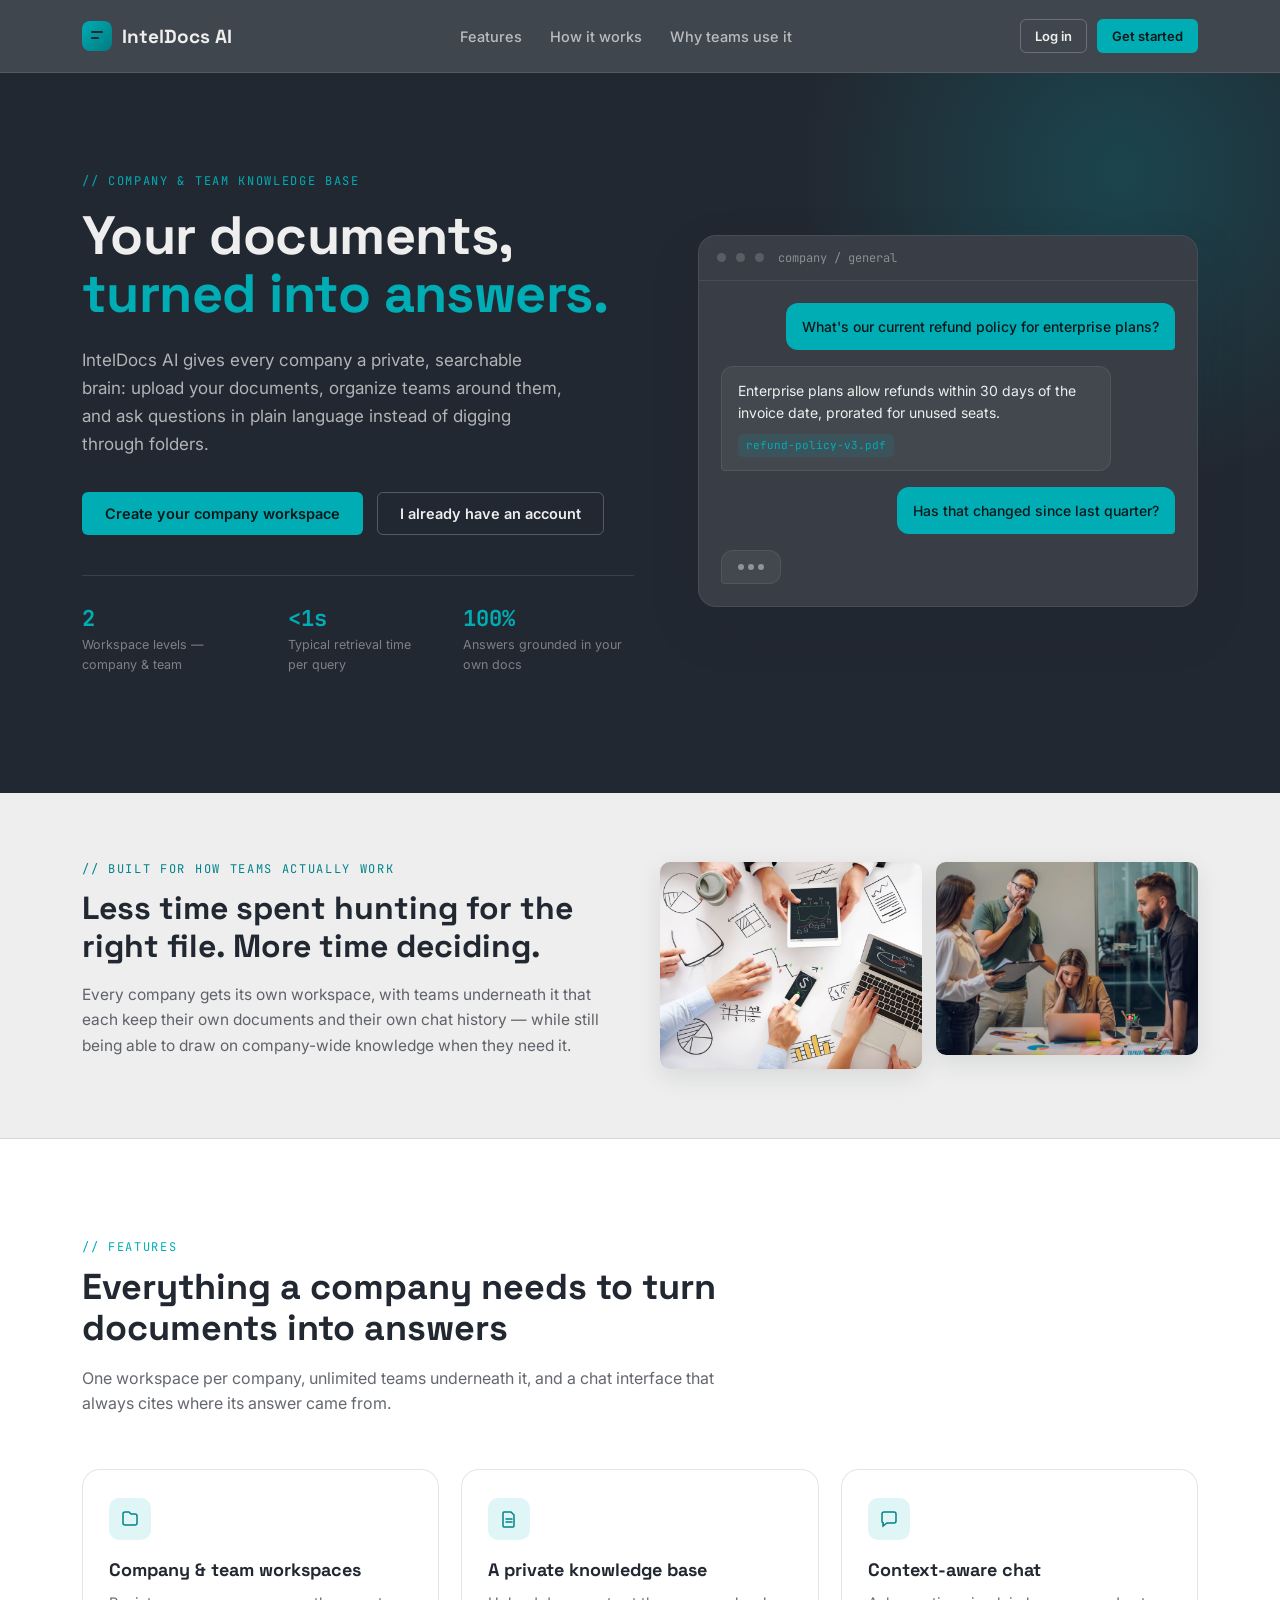
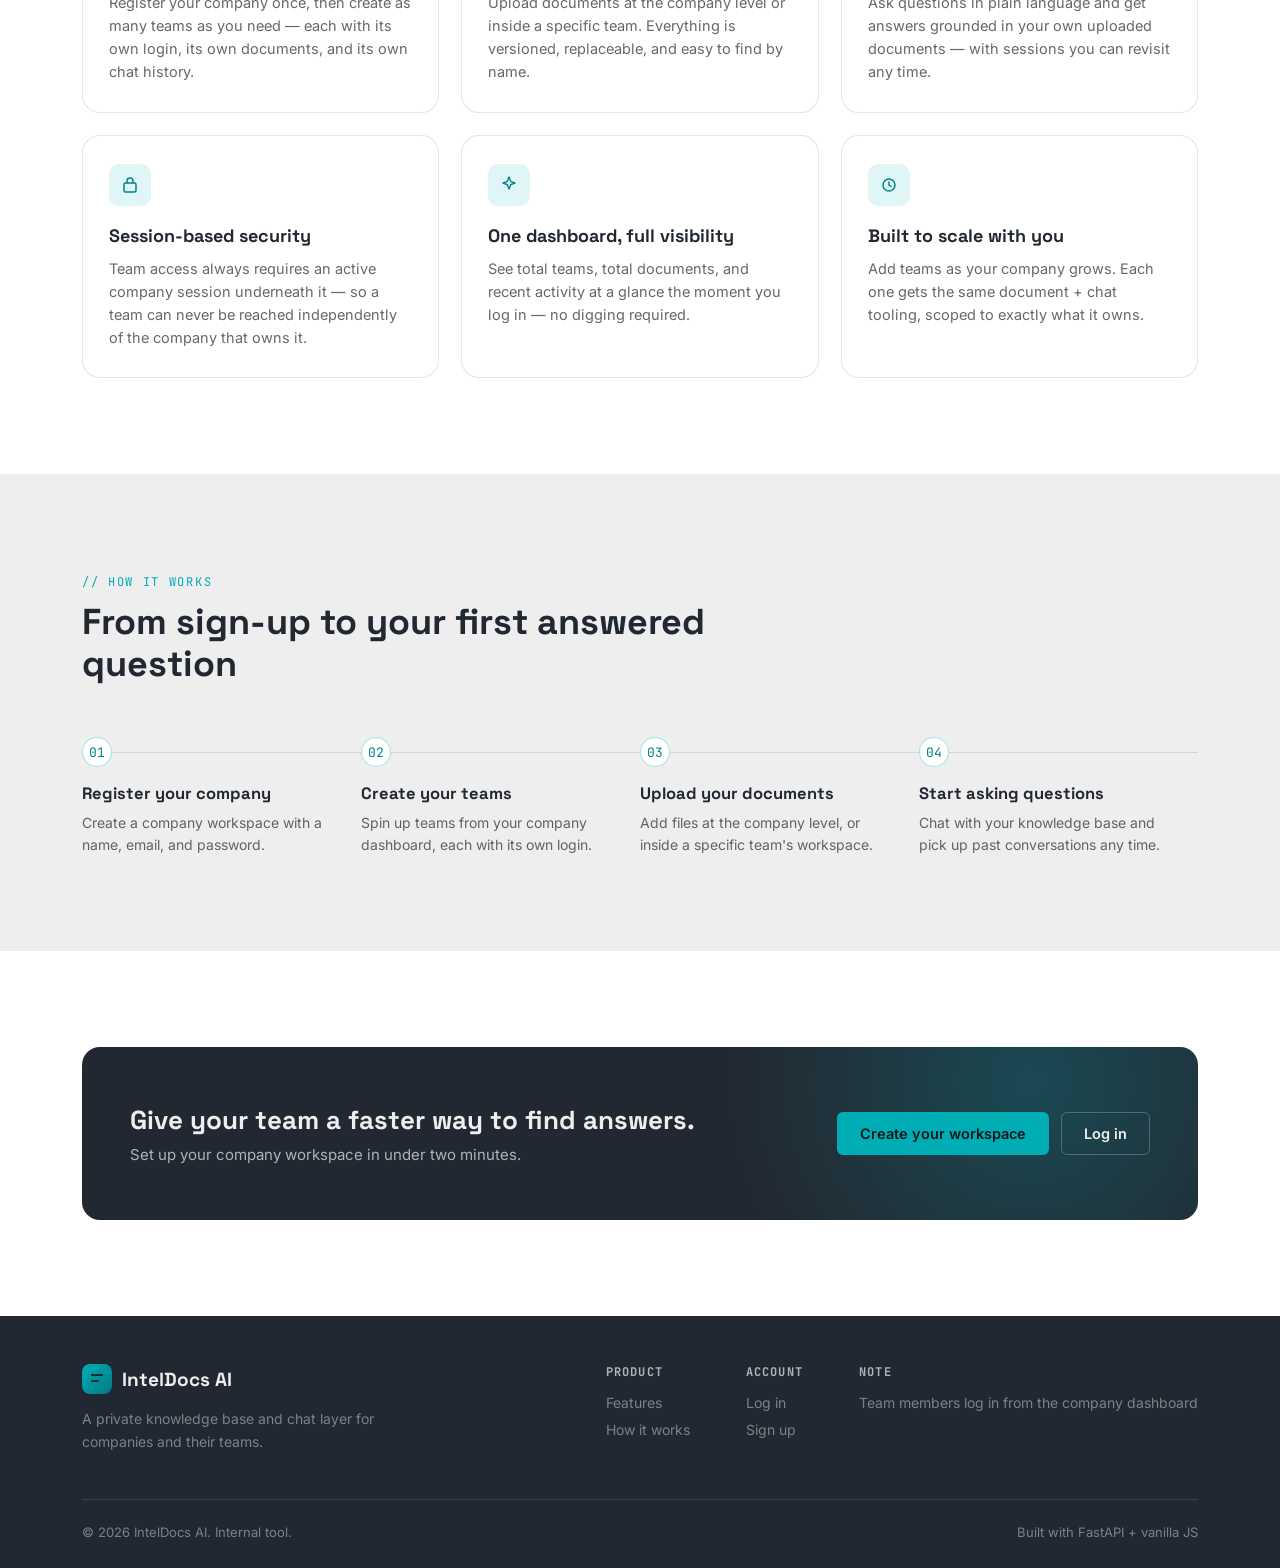
==== frontend/company-dashboard.html @ 86ef28ee "feat: add authentication and team dashboard functionality - Implemented auth.js for handling login a" ====
<!DOCTYPE html>
<html lang="en">
<head>
<meta charset="UTF-8" />
<meta name="viewport" content="width=device-width, initial-scale=1.0" />
<title>Company Dashboard — IntelDocs AI</title>
<link rel="stylesheet" href="css/style.css" />
</head>
<body>

<div class="app-shell">
  <!-- ============ SIDEBAR ============ -->
  <aside class="sidebar" id="sidebar">
    <a href="index.html" class="brand"><span class="brand-mark"></span> IntelDocs AI</a>

    <div class="sidebar-nav">
      <span class="sidebar-section-label">Workspace</span>
      <button class="sidebar-link active" data-view="overview">
        <svg width="17" height="17" viewBox="0 0 20 20" fill="none"><rect x="3" y="3" width="6" height="6" rx="1" stroke="currentColor" stroke-width="1.4"/><rect x="11" y="3" width="6" height="6" rx="1" stroke="currentColor" stroke-width="1.4"/><rect x="3" y="11" width="6" height="6" rx="1" stroke="currentColor" stroke-width="1.4"/><rect x="11" y="11" width="6" height="6" rx="1" stroke="currentColor" stroke-width="1.4"/></svg>
        Overview
      </button>
      <button class="sidebar-link" data-view="teams">
        <svg width="17" height="17" viewBox="0 0 20 20" fill="none"><circle cx="7" cy="7" r="2.6" stroke="currentColor" stroke-width="1.4"/><circle cx="14" cy="8" r="2.1" stroke="currentColor" stroke-width="1.4"/><path d="M2.5 16c.5-2.8 2.3-4.3 4.5-4.3s4 1.5 4.5 4.3M11.5 16c.4-2.2 1.7-3.4 3.3-3.4s2.9 1.2 3.3 3.4" stroke="currentColor" stroke-width="1.4" stroke-linecap="round"/></svg>
        Teams
      </button>
      <button class="sidebar-link" data-view="documents">
        <svg width="17" height="17" viewBox="0 0 20 20" fill="none"><path d="M5 3h7l3 3v11a1 1 0 01-1 1H5a1 1 0 01-1-1V4a1 1 0 011-1z" stroke="currentColor" stroke-width="1.4"/><path d="M7 10h6M7 13h6" stroke="currentColor" stroke-width="1.4" stroke-linecap="round"/></svg>
        Documents
      </button>
      <button class="sidebar-link" data-view="chat">
        <svg width="17" height="17" viewBox="0 0 20 20" fill="none"><path d="M3 5a2 2 0 012-2h10a2 2 0 012 2v7a2 2 0 01-2 2H8l-4 3v-3H5a2 2 0 01-2-2V5z" stroke="currentColor" stroke-width="1.4"/></svg>
        Chat
      </button>
    </div>

    <div class="sidebar-foot">
      <div class="sidebar-identity">
        <div class="identity-avatar" id="companyInitial">C</div>
        <div class="identity-info">
          <strong id="companyNameLabel">Company</strong>
          <span>Company workspace</span>
        </div>
      </div>
      <button class="btn btn-ghost-invert btn-sm btn-block" id="logoutBtn">Log out</button>
    </div>
  </aside>

  <!-- ============ MAIN ============ -->
  <main class="main">

    <!-- ---------------- OVERVIEW ---------------- -->
    <section class="view active" id="view-overview">
      <div class="main-head">
        <div>
          <h1>Overview</h1>
          <p>Everything about your company workspace, at a glance.</p>
        </div>
      </div>

      <div class="stat-grid">
        <div class="stat-card">
          <div class="stat-label">Total teams</div>
          <div class="stat-value accent" id="statTeams">—</div>
        </div>
        <div class="stat-card">
          <div class="stat-label">Total documents</div>
          <div class="stat-value" id="statDocs">—</div>
        </div>
        <div class="stat-card">
          <div class="stat-label">Company name</div>
          <div class="stat-value" id="statCompanyName" style="font-size:19px;">—</div>
        </div>
        <div class="stat-card">
          <div class="stat-label">Workspace</div>
          <div class="stat-value" style="font-size:19px;">Company</div>
        </div>
      </div>

      <div class="panel">
        <div class="panel-head">
          <div>
            <h3>Teams</h3>
            <p class="hint">A quick look at the teams under your company.</p>
          </div>
          <button class="btn btn-ghost btn-sm" data-view="teams">Manage teams →</button>
        </div>
        <div id="overviewTeamsTable"><div class="empty-state"><p>Loading…</p></div></div>
      </div>
    </section>

    <!-- ---------------- TEAMS ---------------- -->
    <section class="view" id="view-teams">
      <div class="main-head">
        <div>
          <h1>Teams</h1>
          <p>Create teams and hand out their own login to work in a scoped workspace.</p>
        </div>
        <button class="btn btn-primary" id="openCreateTeam">+ Create team</button>
      </div>

      <div class="panel">
        <div class="panel-head">
          <h3>All teams</h3>
        </div>
        <div id="teamsTable"><div class="empty-state"><p>Loading…</p></div></div>
      </div>
    </section>

    <!-- ---------------- DOCUMENTS ---------------- -->
    <section class="view" id="view-documents">
      <div class="main-head">
        <div>
          <h1>Documents</h1>
          <p>Company-wide documents, available to every team's chat.</p>
        </div>
      </div>

      <div class="panel">
        <div class="panel-head">
          <h3>Upload a document</h3>
          <p class="hint">Uploaded here, it becomes part of the company-wide knowledge base.</p>
        </div>
        <label class="upload-drop" id="uploadDrop">
          <svg width="26" height="26" viewBox="0 0 24 24" fill="none"><path d="M12 16V5M7 9l5-5 5 5M5 19h14" stroke="currentColor" stroke-width="1.5" stroke-linecap="round" stroke-linejoin="round"/></svg>
          <p>Click to choose a file, or drag it here</p>
          <span id="uploadFileName">PDF, DOCX, TXT — one at a time</span>
          <input type="file" id="companyFileInput" />
        </label>
      </div>

      <div class="panel">
        <div class="panel-head">
          <h3>All company documents</h3>
          <button class="btn btn-ghost btn-sm" id="refreshCompanyDocs">Refresh</button>
        </div>
        <div id="companyDocsTable"><div class="empty-state"><p>Loading…</p></div></div>
      </div>
    </section>

    <!-- ---------------- CHAT ---------------- -->
    <section class="view" id="view-chat">
      <div class="main-head">
        <div>
          <h1>Company chat</h1>
          <p>Ask questions across all company-wide documents.</p>
        </div>
        <button class="btn btn-ghost btn-sm" id="newChatBtn">+ New session</button>
      </div>

      <div class="chat-layout">
        <div class="chat-sessions" id="sessionsList">
          <div class="empty-state"><p>No sessions yet</p></div>
        </div>
        <div class="chat-window">
          <div class="chat-messages" id="chatMessages">
            <div class="empty-state">
              <svg width="34" height="34" viewBox="0 0 20 20" fill="none"><path d="M3 5a2 2 0 012-2h10a2 2 0 012 2v7a2 2 0 01-2 2H8l-4 3v-3H5a2 2 0 01-2-2V5z" stroke="currentColor" stroke-width="1.3"/></svg>
              <p>Start a conversation</p>
              <span>Ask anything about your company's documents.</span>
            </div>
          </div>
          <div class="chat-input-row">
            <input type="text" id="chatInput" placeholder="Ask about your company's documents…" />
            <button class="btn btn-primary" id="chatSendBtn">Send</button>
          </div>
        </div>
      </div>
    </section>

  </main>
</div>

<!-- ============ CREATE / EDIT TEAM MODAL ============ -->
<div class="modal-overlay" id="teamModalOverlay">
  <div class="modal">
    <button class="modal-close" id="teamModalClose">
      <svg width="16" height="16" viewBox="0 0 16 16" fill="none"><path d="M2 2l12 12M14 2L2 14" stroke="currentColor" stroke-width="1.6" stroke-linecap="round"/></svg>
    </button>
    <h2 id="teamModalTitle">Create a team</h2>
    <p class="modal-sub">Teams get their own name, password, and scoped workspace.</p>
    <div class="form-msg" id="teamModalMsg"></div>
    <form id="teamForm">
      <input type="hidden" id="teamOriginalName" />
      <div class="field">
        <label for="teamName">Team name</label>
        <input type="text" id="teamName" required />
      </div>
      <div class="field">
        <label for="teamDescription">Description</label>
        <textarea id="teamDescription" placeholder="What this team works on"></textarea>
      </div>
      <div class="field">
        <label for="teamPassword">Team password</label>
        <input type="password" id="teamPassword" placeholder="Leave blank to keep unchanged (edit only)" />
      </div>
      <button type="submit" class="btn btn-primary btn-block" id="teamFormSubmit">Create team</button>
    </form>
  </div>
</div>

<!-- ============ TEAM LOGIN MODAL (per-team access) ============ -->
<div class="modal-overlay" id="teamLoginOverlay">
  <div class="modal">
    <button class="modal-close" id="teamLoginClose">
      <svg width="16" height="16" viewBox="0 0 16 16" fill="none"><path d="M2 2l12 12M14 2L2 14" stroke="currentColor" stroke-width="1.6" stroke-linecap="round"/></svg>
    </button>
    <h2>Log in to <span id="teamLoginName">team</span></h2>
    <p class="modal-sub">This opens that team's own workspace, without ending your company session.</p>
    <div class="form-msg" id="teamLoginMsg"></div>
    <form id="teamLoginForm">
      <div class="field">
        <label for="teamLoginPassword">Team password</label>
        <input type="password" id="teamLoginPassword" required />
      </div>
      <button type="submit" class="btn btn-primary btn-block" id="teamLoginSubmit">Enter team workspace</button>
    </form>
  </div>
</div>

<script src="js/config.js"></script>
<script src="js/api.js"></script>
<script src="js/company-dashboard.js"></script>
</body>
</html>
---- frontend/css/style.css ----
/* =========================================================
   IntelDocs AI — Design System
   Palette: #222831 (ink) · #393E46 (slate) · #00ADB5 (signal) · #EEEEEE (paper)
   ========================================================= */

@import url('https://fonts.googleapis.com/css2?family=Space+Grotesk:wght@400;500;600;700&family=Inter:wght@400;500;600&family=JetBrains+Mono:wght@400;500&display=swap');

:root {
  --ink: #222831;
  --slate: #393E46;
  --signal: #00ADB5;
  --signal-dim: #00838a;
  --paper: #EEEEEE;
  --paper-100: #ffffff;
  --ink-70: rgba(34, 40, 49, 0.7);
  --ink-45: rgba(34, 40, 49, 0.45);
  --paper-70: rgba(238, 238, 238, 0.7);
  --paper-45: rgba(238, 238, 238, 0.45);
  --line: rgba(238, 238, 238, 0.12);
  --line-dark: rgba(34, 40, 49, 0.12);

  --font-display: 'Space Grotesk', sans-serif;
  --font-body: 'Inter', sans-serif;
  --font-mono: 'JetBrains Mono', monospace;

  --radius-sm: 6px;
  --radius-md: 10px;
  --radius-lg: 18px;

  --shadow-1: 0 1px 2px rgba(34,40,49,0.06), 0 1px 1px rgba(34,40,49,0.04);
  --shadow-2: 0 8px 24px rgba(34,40,49,0.10);
  --shadow-3: 0 20px 48px rgba(34,40,49,0.18);

  --ease: cubic-bezier(.16,.8,.24,1);
}

* { box-sizing: border-box; }
html { scroll-behavior: smooth; }

body {
  margin: 0;
  font-family: var(--font-body);
  background: var(--paper);
  color: var(--ink);
  -webkit-font-smoothing: antialiased;
}

img { max-width: 100%; display: block; }
a { color: inherit; text-decoration: none; }
button { font-family: inherit; cursor: pointer; }
ul { list-style: none; margin: 0; padding: 0; }

@media (prefers-reduced-motion: reduce) {
  *, *::before, *::after { animation-duration: 0.001ms !important; transition-duration: 0.001ms !important; scroll-behavior: auto !important; }
}

:focus-visible {
  outline: 2px solid var(--signal);
  outline-offset: 2px;
}

.container {
  width: 100%;
  max-width: 1180px;
  margin: 0 auto;
  padding: 0 32px;
}

.eyebrow {
  font-family: var(--font-mono);
  font-size: 12px;
  letter-spacing: 0.14em;
  text-transform: uppercase;
  color: var(--signal);
}

/* =========================== Buttons =========================== */

.btn {
  display: inline-flex;
  align-items: center;
  justify-content: center;
  gap: 8px;
  border: 1px solid transparent;
  border-radius: var(--radius-sm);
  padding: 12px 22px;
  font-weight: 600;
  font-size: 14.5px;
  transition: transform .18s var(--ease), box-shadow .18s var(--ease), background .18s var(--ease), border-color .18s var(--ease), color .18s var(--ease);
  white-space: nowrap;
}
.btn:active { transform: translateY(1px); }

.btn-primary {
  background: var(--signal);
  color: #08181a;
}
.btn-primary:hover { background: #12c2cb; box-shadow: 0 8px 20px rgba(0,173,181,0.35); }

.btn-ghost {
  background: transparent;
  color: var(--ink);
  border-color: var(--line-dark);
}
.btn-ghost:hover { border-color: var(--signal); color: var(--signal-dim); }

.btn-ghost-invert {
  background: transparent;
  color: var(--paper);
  border-color: rgba(238,238,238,0.25);
}
.btn-ghost-invert:hover { border-color: var(--signal); color: var(--signal); }

.btn-block { width: 100%; }
.btn-sm { padding: 8px 14px; font-size: 13px; }
.btn-danger { background: transparent; color: #e2685f; border-color: rgba(226,104,95,0.35); }
.btn-danger:hover { background: rgba(226,104,95,0.1); }

.btn[disabled] { opacity: 0.55; cursor: not-allowed; }

/* =========================== Nav =========================== */

.nav {
  position: sticky;
  top: 0;
  z-index: 100;
  background: rgba(34,40,49,0.85);
  backdrop-filter: blur(10px);
  border-bottom: 1px solid var(--line);
}
.nav-inner {
  display: flex;
  align-items: center;
  justify-content: space-between;
  height: 72px;
}
.brand {
  display: flex;
  align-items: center;
  gap: 10px;
  font-family: var(--font-display);
  font-weight: 700;
  font-size: 19px;
  color: var(--paper);
}
.brand-mark {
  width: 30px; height: 30px;
  border-radius: 8px;
  background: linear-gradient(135deg, var(--signal), #007b81);
  position: relative;
  flex-shrink: 0;
}
.brand-mark::before, .brand-mark::after {
  content: "";
  position: absolute;
  background: var(--ink);
}
.brand-mark::before { width: 12px; height: 2px; top: 10px; left: 9px; border-radius: 2px; }
.brand-mark::after { width: 8px; height: 2px; top: 16px; left: 9px; border-radius: 2px; }

.nav-links {
  display: flex;
  align-items: center;
  gap: 28px;
}
.nav-links a {
  color: var(--paper-70);
  font-size: 14.5px;
  font-weight: 500;
  transition: color .15s var(--ease);
}
.nav-links a:hover { color: var(--paper); }

.nav-actions { display: flex; align-items: center; gap: 10px; }

.nav-toggle {
  display: none;
  background: none; border: none; color: var(--paper);
  width: 40px; height: 40px;
  align-items: center; justify-content: center;
}

/* =========================== Hero =========================== */

.hero {
  background: var(--ink);
  color: var(--paper);
  padding: 96px 0 120px;
  position: relative;
  overflow: hidden;
}
.hero::before {
  content: "";
  position: absolute;
  width: 640px; height: 640px;
  border-radius: 50%;
  background: radial-gradient(circle, rgba(0,173,181,0.22), transparent 70%);
  top: -220px; right: -160px;
  pointer-events: none;
}
.hero-grid {
  display: grid;
  grid-template-columns: 1.05fr 0.95fr;
  gap: 64px;
  align-items: center;
  position: relative;
  z-index: 1;
}
.hero-copy .eyebrow { margin-bottom: 18px; display: inline-block; }
.hero-copy h1 {
  font-family: var(--font-display);
  font-size: clamp(34px, 4.4vw, 54px);
  line-height: 1.08;
  letter-spacing: -0.01em;
  margin: 0 0 22px;
}
.hero-copy h1 .accent { color: var(--signal); }
.hero-copy p {
  font-size: 17px;
  line-height: 1.65;
  color: var(--paper-70);
  max-width: 480px;
  margin: 0 0 34px;
}
.hero-actions { display: flex; gap: 14px; flex-wrap: wrap; margin-bottom: 40px; }

.hero-meta {
  display: flex;
  gap: 32px;
  padding-top: 28px;
  border-top: 1px solid var(--line);
}
.hero-meta div strong {
  display: block;
  font-family: var(--font-mono);
  font-size: 22px;
  color: var(--signal);
}
.hero-meta div span {
  font-size: 12.5px;
  color: var(--paper-45);
}

/* --- signature element: simulated chat panel --- */
.chat-mock {
  background: var(--slate);
  border: 1px solid rgba(238,238,238,0.08);
  border-radius: var(--radius-lg);
  box-shadow: var(--shadow-3);
  overflow: hidden;
  animation: floatIn 0.9s var(--ease) both;
}
@keyframes floatIn {
  from { opacity: 0; transform: translateY(18px); }
  to { opacity: 1; transform: translateY(0); }
}
.chat-mock-head {
  display: flex; align-items: center; gap: 10px;
  padding: 14px 18px;
  border-bottom: 1px solid rgba(238,238,238,0.08);
}
.chat-mock-dot { width: 9px; height: 9px; border-radius: 50%; background: rgba(238,238,238,0.18); }
.chat-mock-title { font-family: var(--font-mono); font-size: 12px; color: var(--paper-45); margin-left: 4px; }
.chat-mock-body { padding: 22px; display: flex; flex-direction: column; gap: 16px; }

.bubble {
  max-width: 86%;
  padding: 13px 16px;
  border-radius: 12px;
  font-size: 14px;
  line-height: 1.55;
}
.bubble-user {
  align-self: flex-end;
  background: var(--signal);
  color: #08181a;
  border-bottom-right-radius: 4px;
  font-weight: 500;
}
.bubble-ai {
  align-self: flex-start;
  background: rgba(238,238,238,0.06);
  color: var(--paper);
  border: 1px solid rgba(238,238,238,0.08);
  border-bottom-left-radius: 4px;
}
.bubble-ai .cite {
  display: inline-block;
  margin-top: 10px;
  font-family: var(--font-mono);
  font-size: 11px;
  color: var(--signal);
  background: rgba(0,173,181,0.12);
  padding: 3px 8px;
  border-radius: 5px;
}
.chat-mock-typing {
  display: flex; gap: 4px; align-self: flex-start;
  padding: 13px 16px;
  background: rgba(238,238,238,0.06);
  border: 1px solid rgba(238,238,238,0.08);
  border-radius: 12px; border-bottom-left-radius: 4px;
}
.chat-mock-typing span {
  width: 6px; height: 6px; border-radius: 50%; background: var(--paper-45);
  animation: blink 1.2s infinite ease-in-out;
}
.chat-mock-typing span:nth-child(2) { animation-delay: 0.15s; }
.chat-mock-typing span:nth-child(3) { animation-delay: 0.3s; }
@keyframes blink { 0%, 80%, 100% { opacity: 0.25; } 40% { opacity: 1; } }

/* =========================== Proof strip =========================== */

.proof {
  background: var(--paper);
  padding: 64px 0;
  border-bottom: 1px solid var(--line-dark);
}
.proof-grid {
  display: grid;
  grid-template-columns: 1fr 1fr;
  gap: 40px;
  align-items: center;
}
.proof-images { display: grid; grid-template-columns: 1fr 1fr; gap: 14px; }
.proof-images img {
  border-radius: var(--radius-md);
  height: 100%;
  object-fit: cover;
  box-shadow: var(--shadow-2);
}
.proof-images .tall { grid-row: span 2; height: 100%; }
.proof-text .eyebrow { color: var(--signal-dim); }
.proof-text h2 {
  font-family: var(--font-display);
  font-size: clamp(24px, 3vw, 32px);
  margin: 12px 0 16px;
  line-height: 1.2;
}
.proof-text p { color: var(--ink-70); line-height: 1.65; font-size: 15.5px; }

/* =========================== Sections =========================== */

.section { padding: 96px 0; }
.section-head { max-width: 640px; margin: 0 0 52px; }
.section-head h2 {
  font-family: var(--font-display);
  font-size: clamp(26px, 3.4vw, 36px);
  margin: 12px 0 14px;
  line-height: 1.15;
}
.section-head p { color: var(--ink-70); font-size: 16px; line-height: 1.6; }
.section-alt { background: var(--paper-100); }

.feature-grid {
  display: grid;
  grid-template-columns: repeat(3, 1fr);
  gap: 22px;
}
.feature-card {
  background: var(--paper-100);
  border: 1px solid var(--line-dark);
  border-radius: var(--radius-lg);
  padding: 28px 26px;
  transition: transform .2s var(--ease), box-shadow .2s var(--ease), border-color .2s var(--ease);
}
.feature-card:hover { transform: translateY(-4px); box-shadow: var(--shadow-2); border-color: rgba(0,173,181,0.35); }
.feature-icon {
  width: 42px; height: 42px;
  border-radius: 10px;
  background: rgba(0,173,181,0.12);
  display: flex; align-items: center; justify-content: center;
  color: var(--signal-dim);
  margin-bottom: 18px;
}
.feature-card h3 { font-family: var(--font-display); font-size: 18px; margin: 0 0 10px; }
.feature-card p { font-size: 14.5px; color: var(--ink-70); line-height: 1.6; margin: 0; }

.steps {
  display: grid;
  grid-template-columns: repeat(4, 1fr);
  gap: 0;
  position: relative;
}
.step {
  padding: 0 22px 0 0;
  position: relative;
}
.step-num {
  font-family: var(--font-mono);
  font-size: 13px;
  color: var(--signal-dim);
  border: 1px solid rgba(0,173,181,0.35);
  width: 30px; height: 30px;
  border-radius: 50%;
  display: flex; align-items: center; justify-content: center;
  margin-bottom: 16px;
  background: var(--paper-100);
  position: relative; z-index: 1;
}
.steps::before {
  content: "";
  position: absolute;
  top: 15px; left: 0; right: 0;
  height: 1px;
  background: var(--line-dark);
}
.step h4 { font-family: var(--font-display); font-size: 16.5px; margin: 0 0 8px; }
.step p { font-size: 14px; color: var(--ink-70); line-height: 1.55; margin: 0; }

.cta-band {
  background: var(--ink);
  color: var(--paper);
  border-radius: var(--radius-lg);
  padding: 56px 48px;
  display: flex;
  align-items: center;
  justify-content: space-between;
  gap: 32px;
  position: relative;
  overflow: hidden;
}
.cta-band::after {
  content: "";
  position: absolute; inset: 0;
  background: radial-gradient(500px circle at 85% 20%, rgba(0,173,181,0.25), transparent 60%);
}
.cta-band-text { position: relative; z-index: 1; }
.cta-band h2 { font-family: var(--font-display); font-size: 26px; margin: 0 0 8px; }
.cta-band p { color: var(--paper-70); margin: 0; font-size: 15px; }
.cta-band-actions { position: relative; z-index: 1; display: flex; gap: 12px; flex-shrink: 0; }

/* =========================== Footer =========================== */

.footer {
  background: var(--ink);
  color: var(--paper-45);
  padding: 48px 0 28px;
}
.footer-top {
  display: flex; justify-content: space-between; align-items: flex-start;
  padding-bottom: 32px; margin-bottom: 24px;
  border-bottom: 1px solid var(--line);
  flex-wrap: wrap; gap: 24px;
}
.footer .brand { margin-bottom: 10px; }
.footer-top p { max-width: 320px; font-size: 14px; line-height: 1.6; }
.footer-links { display: flex; gap: 56px; }
.footer-col h5 {
  font-family: var(--font-mono); font-size: 12px; text-transform: uppercase;
  letter-spacing: 0.1em; color: var(--paper-70); margin: 0 0 14px;
}
.footer-col a { display: block; font-size: 14px; margin-bottom: 10px; color: var(--paper-45); transition: color .15s; }
.footer-col a:hover { color: var(--signal); }
.footer-bottom { display: flex; justify-content: space-between; font-size: 13px; }

/* =========================== Modals / Auth =========================== */

.modal-overlay {
  position: fixed; inset: 0;
  background: rgba(34,40,49,0.6);
  backdrop-filter: blur(4px);
  display: flex; align-items: center; justify-content: center;
  z-index: 1000;
  padding: 20px;
  opacity: 0;
  pointer-events: none;
  transition: opacity .2s var(--ease);
}
.modal-overlay.active { opacity: 1; pointer-events: auto; }

.modal {
  background: var(--paper-100);
  border-radius: var(--radius-lg);
  width: 100%; max-width: 420px;
  padding: 36px 32px 32px;
  box-shadow: var(--shadow-3);
  position: relative;
  transform: translateY(14px) scale(0.98);
  transition: transform .22s var(--ease);
  max-height: 90vh;
  overflow-y: auto;
}
.modal-overlay.active .modal { transform: translateY(0) scale(1); }

.modal-close {
  position: absolute; top: 18px; right: 18px;
  background: none; border: none;
  color: var(--ink-45);
  width: 30px; height: 30px;
  display: flex; align-items: center; justify-content: center;
  border-radius: 50%;
  transition: background .15s;
}
.modal-close:hover { background: var(--paper); color: var(--ink); }

.modal h2 {
  font-family: var(--font-display);
  font-size: 22px; margin: 0 0 6px;
}
.modal .modal-sub { color: var(--ink-70); font-size: 14px; margin: 0 0 24px; }

.tab-switch {
  display: flex; background: var(--paper); border-radius: var(--radius-sm);
  padding: 4px; margin-bottom: 22px;
}
.tab-switch button {
  flex: 1; border: none; background: none; padding: 9px 0;
  font-size: 13.5px; font-weight: 600; color: var(--ink-70);
  border-radius: 5px; transition: all .15s var(--ease);
}
.tab-switch button.active { background: var(--paper-100); color: var(--ink); box-shadow: var(--shadow-1); }

.field { margin-bottom: 16px; }
.field label {
  display: block; font-size: 13px; font-weight: 600;
  margin-bottom: 7px; color: var(--slate);
}
.field input, .field textarea {
  width: 100%;
  padding: 11px 13px;
  border: 1px solid var(--line-dark);
  border-radius: var(--radius-sm);
  font-size: 14.5px;
  font-family: inherit;
  background: var(--paper-100);
  color: var(--ink);
  transition: border-color .15s var(--ease), box-shadow .15s var(--ease);
}
.field input:focus, .field textarea:focus {
  outline: none;
  border-color: var(--signal);
  box-shadow: 0 0 0 3px rgba(0,173,181,0.15);
}
.field textarea { resize: vertical; min-height: 70px; }

.form-msg {
  font-size: 13px;
  padding: 10px 12px;
  border-radius: var(--radius-sm);
  margin-bottom: 16px;
  display: none;
}
.form-msg.error { display: block; background: rgba(226,104,95,0.1); color: #c8392f; }
.form-msg.success { display: block; background: rgba(0,173,181,0.1); color: var(--signal-dim); }

.form-foot { text-align: center; font-size: 13.5px; color: var(--ink-70); margin-top: 6px; }
.form-foot button { background: none; border: none; color: var(--signal-dim); font-weight: 600; padding: 0; }

/* =========================== App shell (dashboards) =========================== */

.app-shell { min-height: 100vh; display: flex; background: var(--paper); }

.sidebar {
  width: 264px;
  flex-shrink: 0;
  background: var(--ink);
  color: var(--paper);
  display: flex; flex-direction: column;
  padding: 22px 16px;
  position: sticky; top: 0; height: 100vh;
}
.sidebar .brand { padding: 8px 10px 26px; }
.sidebar-section-label {
  font-family: var(--font-mono); font-size: 11px; letter-spacing: .1em;
  text-transform: uppercase; color: var(--paper-45);
  padding: 14px 12px 8px;
}
.sidebar-nav { display: flex; flex-direction: column; gap: 2px; flex: 1; }
.sidebar-link {
  display: flex; align-items: center; gap: 11px;
  padding: 10px 12px; border-radius: var(--radius-sm);
  color: var(--paper-70); font-size: 14px; font-weight: 500;
  transition: background .15s, color .15s;
  border: none; background: none; width: 100%; text-align: left;
}
.sidebar-link svg { flex-shrink: 0; opacity: 0.8; }
.sidebar-link:hover { background: rgba(238,238,238,0.06); color: var(--paper); }
.sidebar-link.active { background: rgba(0,173,181,0.14); color: var(--signal); }
.sidebar-link.active svg { opacity: 1; }

.sidebar-foot {
  border-top: 1px solid var(--line);
  padding-top: 14px; margin-top: 10px;
}
.sidebar-identity {
  display: flex; align-items: center; gap: 10px;
  padding: 8px 10px 14px;
}
.identity-avatar {
  width: 34px; height: 34px; border-radius: 50%;
  background: var(--slate); color: var(--signal);
  display: flex; align-items: center; justify-content: center;
  font-family: var(--font-display); font-weight: 700; font-size: 14px;
  flex-shrink: 0;
}
.identity-info { overflow: hidden; }
.identity-info strong { display: block; font-size: 13.5px; color: var(--paper); white-space: nowrap; overflow: hidden; text-overflow: ellipsis; }
.identity-info span { font-size: 11.5px; color: var(--paper-45); }

.main {
  flex: 1;
  min-width: 0;
  padding: 34px 40px 60px;
}
.main-head {
  display: flex; align-items: center; justify-content: space-between;
  margin-bottom: 30px; flex-wrap: wrap; gap: 14px;
}
.main-head h1 {
  font-family: var(--font-display); font-size: 26px; margin: 0 0 4px;
}
.main-head p { color: var(--ink-70); font-size: 14.5px; margin: 0; }

.view { display: none; }
.view.active { display: block; animation: viewIn .3s var(--ease); }
@keyframes viewIn { from { opacity: 0; transform: translateY(6px); } to { opacity: 1; transform: translateY(0); } }

.stat-grid {
  display: grid;
  grid-template-columns: repeat(4, 1fr);
  gap: 18px;
  margin-bottom: 34px;
}
.stat-card {
  background: var(--paper-100);
  border: 1px solid var(--line-dark);
  border-radius: var(--radius-lg);
  padding: 22px;
}
.stat-card .stat-label {
  font-family: var(--font-mono); font-size: 11.5px; text-transform: uppercase;
  letter-spacing: .08em; color: var(--ink-45); margin-bottom: 10px;
}
.stat-card .stat-value {
  font-family: var(--font-display); font-size: 30px; font-weight: 700; color: var(--ink);
}
.stat-card .stat-value.accent { color: var(--signal-dim); }

.panel {
  background: var(--paper-100);
  border: 1px solid var(--line-dark);
  border-radius: var(--radius-lg);
  padding: 26px;
  margin-bottom: 24px;
}
.panel-head {
  display: flex; align-items: center; justify-content: space-between;
  margin-bottom: 18px; gap: 12px; flex-wrap: wrap;
}
.panel-head h3 { font-family: var(--font-display); font-size: 17px; margin: 0; }
.panel-head p.hint { font-size: 13px; color: var(--ink-45); margin: 2px 0 0; }

.data-table { width: 100%; border-collapse: collapse; }
.data-table th {
  text-align: left; font-size: 11.5px; text-transform: uppercase; letter-spacing: .06em;
  color: var(--ink-45); font-weight: 600; padding: 0 14px 10px; border-bottom: 1px solid var(--line-dark);
}
.data-table td {
  padding: 13px 14px; font-size: 14px; border-bottom: 1px solid var(--line-dark); color: var(--ink);
}
.data-table tr:last-child td { border-bottom: none; }
.data-table td.muted { color: var(--ink-45); font-size: 13px; }
.row-actions { display: flex; gap: 8px; }

.badge {
  display: inline-flex; align-items: center; gap: 6px;
  padding: 4px 10px; border-radius: 20px;
  font-size: 12px; font-weight: 600;
  background: rgba(0,173,181,0.12); color: var(--signal-dim);
}
.badge-slate { background: rgba(57,62,70,0.1); color: var(--slate); }

.empty-state {
  text-align: center; padding: 48px 20px; color: var(--ink-45);
}
.empty-state svg { margin-bottom: 14px; opacity: 0.5; }
.empty-state p { font-size: 14px; margin: 0 0 4px; }
.empty-state span { font-size: 12.5px; }

.upload-drop {
  display: flex;
  flex-direction: column;
  align-items: center;
  justify-content: center;
  width: 100%;
  border: 1.5px dashed var(--line-dark);
  border-radius: var(--radius-md);
  padding: 34px 26px;
  text-align: center;
  cursor: pointer;
  transition: border-color .15s, background .15s;
}
.upload-drop:hover, .upload-drop.dragover { border-color: var(--signal); background: rgba(0,173,181,0.04); }
.upload-drop svg { margin-bottom: 12px; color: var(--ink-45); }
.upload-drop p { margin: 0 0 4px; font-size: 14px; font-weight: 500; color: var(--ink); }
.upload-drop span { font-size: 12.5px; color: var(--ink-45); }
.upload-drop input[type=file] { display: none; }

/* --- Chat view --- */
.chat-layout {
  display: grid;
  grid-template-columns: 260px 1fr;
  gap: 20px;
  height: calc(100vh - 210px);
  min-height: 480px;
}
.chat-sessions {
  background: var(--paper-100); border: 1px solid var(--line-dark); border-radius: var(--radius-lg);
  padding: 16px; overflow-y: auto;
}
.chat-session-item {
  padding: 11px 12px; border-radius: var(--radius-sm); font-size: 13.5px;
  color: var(--ink-70); cursor: pointer; margin-bottom: 4px;
  border: none; background: none; width: 100%; text-align: left;
  display: block; white-space: nowrap; overflow: hidden; text-overflow: ellipsis;
}
.chat-session-item:hover { background: var(--paper); }
.chat-session-item.active { background: rgba(0,173,181,0.12); color: var(--signal-dim); font-weight: 600; }

.chat-window {
  background: var(--paper-100); border: 1px solid var(--line-dark); border-radius: var(--radius-lg);
  display: flex; flex-direction: column; overflow: hidden;
}
.chat-messages { flex: 1; overflow-y: auto; padding: 24px; display: flex; flex-direction: column; gap: 16px; }
.chat-bubble {
  max-width: 72%; padding: 13px 16px; border-radius: 12px; font-size: 14.5px; line-height: 1.6;
}
.chat-bubble.user {
  align-self: flex-end; background: var(--ink); color: var(--paper); border-bottom-right-radius: 4px;
}
.chat-bubble.ai {
  align-self: flex-start; background: var(--paper); color: var(--ink); border: 1px solid var(--line-dark);
  border-bottom-left-radius: 4px; white-space: pre-wrap;
}
.chat-input-row {
  display: flex; gap: 10px; padding: 16px; border-top: 1px solid var(--line-dark);
}
.chat-input-row input {
  flex: 1; border: 1px solid var(--line-dark); border-radius: var(--radius-sm);
  padding: 12px 14px; font-size: 14.5px; font-family: inherit;
}
.chat-input-row input:focus { outline: none; border-color: var(--signal); box-shadow: 0 0 0 3px rgba(0,173,181,0.15); }

.toast-stack {
  position: fixed; bottom: 24px; right: 24px; z-index: 2000;
  display: flex; flex-direction: column; gap: 10px;
}
.toast {
  background: var(--ink); color: var(--paper);
  padding: 13px 18px; border-radius: var(--radius-sm);
  font-size: 13.5px; box-shadow: var(--shadow-3);
  display: flex; align-items: center; gap: 10px;
  animation: toastIn .25s var(--ease);
  border-left: 3px solid var(--signal);
}
.toast.error { border-left-color: #e2685f; }
@keyframes toastIn { from { opacity: 0; transform: translateX(20px); } to { opacity: 1; transform: translateX(0); } }

.spinner {
  width: 16px; height: 16px; border-radius: 50%;
  border: 2px solid rgba(255,255,255,0.25); border-top-color: currentColor;
  animation: spin .7s linear infinite; display: inline-block;
}
@keyframes spin { to { transform: rotate(360deg); } }

/* =========================== Responsive =========================== */

@media (max-width: 960px) {
  .hero-grid { grid-template-columns: 1fr; }
  .proof-grid { grid-template-columns: 1fr; }
  .proof-images { order: -1; }
  .feature-grid { grid-template-columns: 1fr 1fr; }
  .steps { grid-template-columns: 1fr 1fr; row-gap: 32px; }
  .steps::before { display: none; }
  .stat-grid { grid-template-columns: 1fr 1fr; }
  .chat-layout { grid-template-columns: 1fr; height: auto; }
  .sidebar { position: fixed; left: -280px; z-index: 500; transition: left .25s var(--ease); box-shadow: var(--shadow-3); }
  .sidebar.open { left: 0; }
  .main { padding: 24px 20px 50px; }
}

@media (max-width: 720px) {
  .nav-links { display: none; }
  .nav-toggle { display: flex; }
  .feature-grid { grid-template-columns: 1fr; }
  .cta-band { flex-direction: column; align-items: flex-start; text-align: left; }
  .footer-top { flex-direction: column; }
  .footer-links { gap: 32px; }
  .footer-bottom { flex-direction: column; gap: 8px; }
  .stat-grid { grid-template-columns: 1fr; }
}
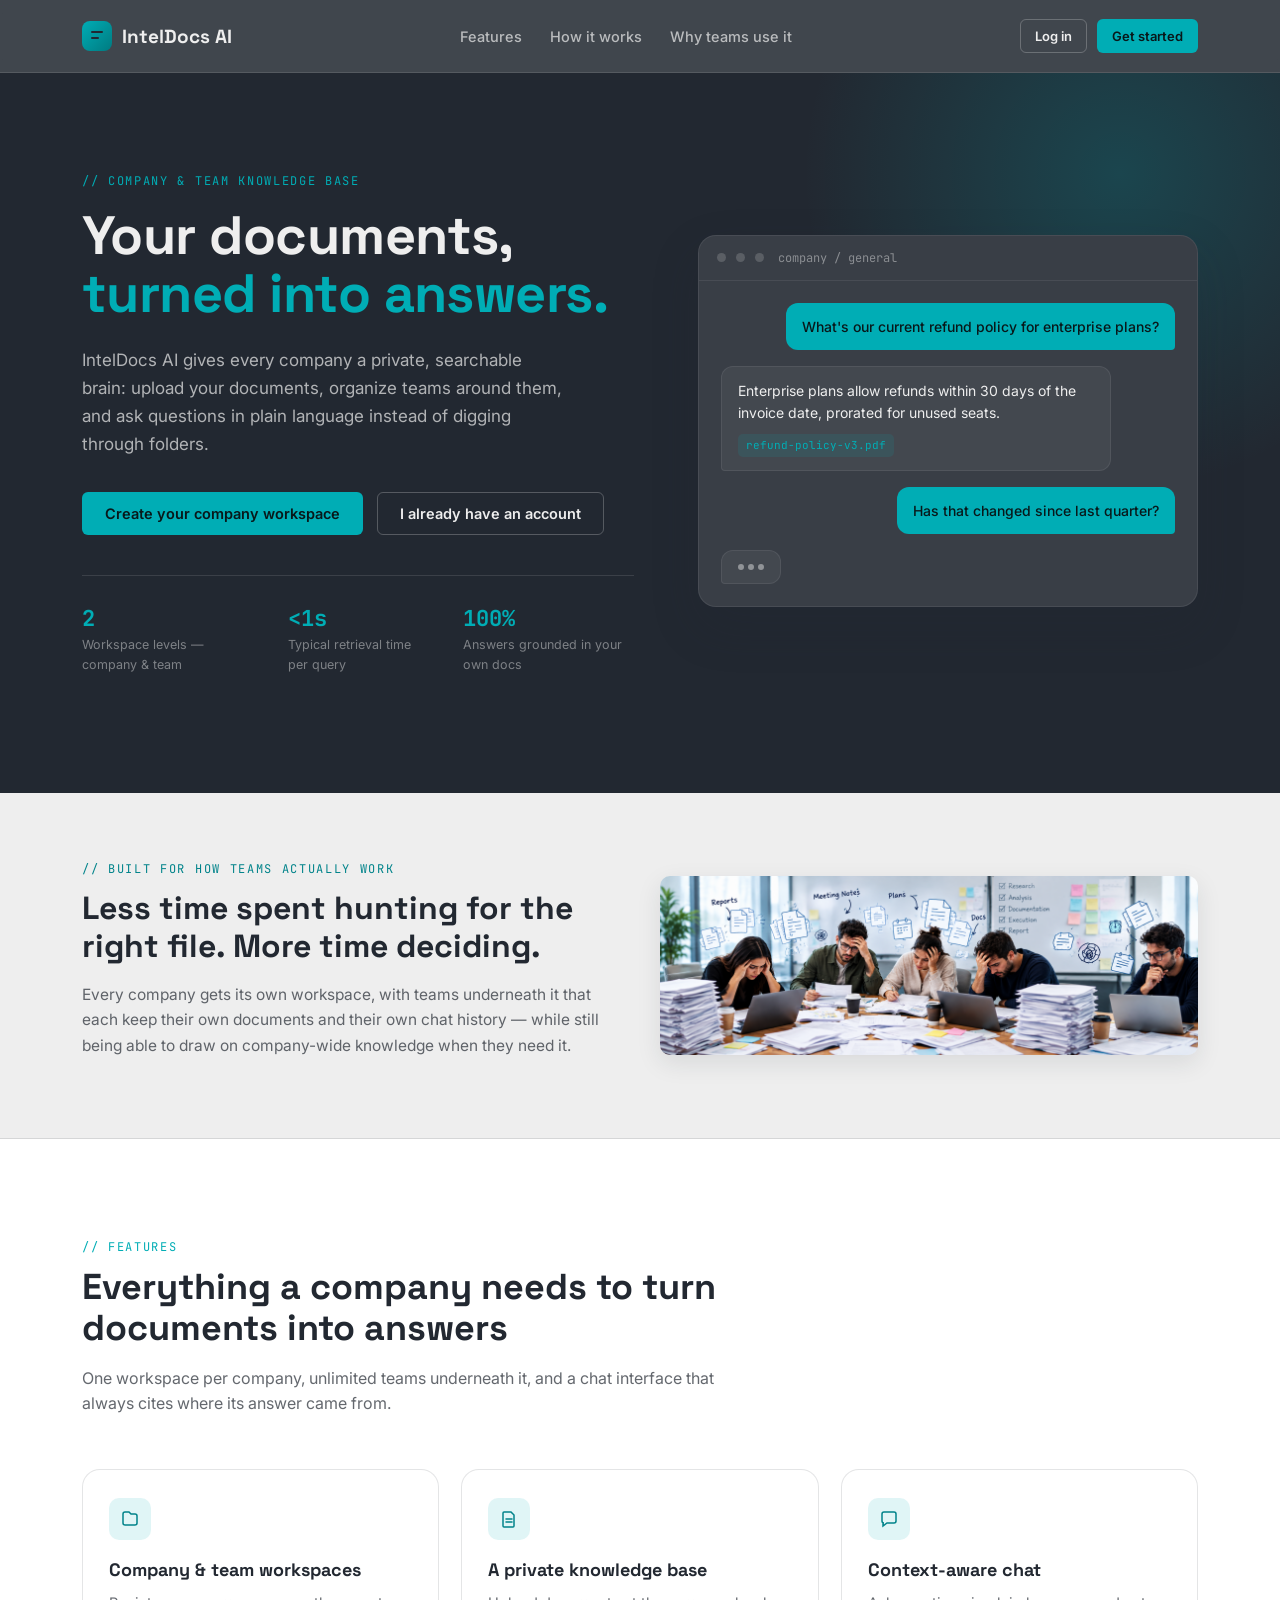
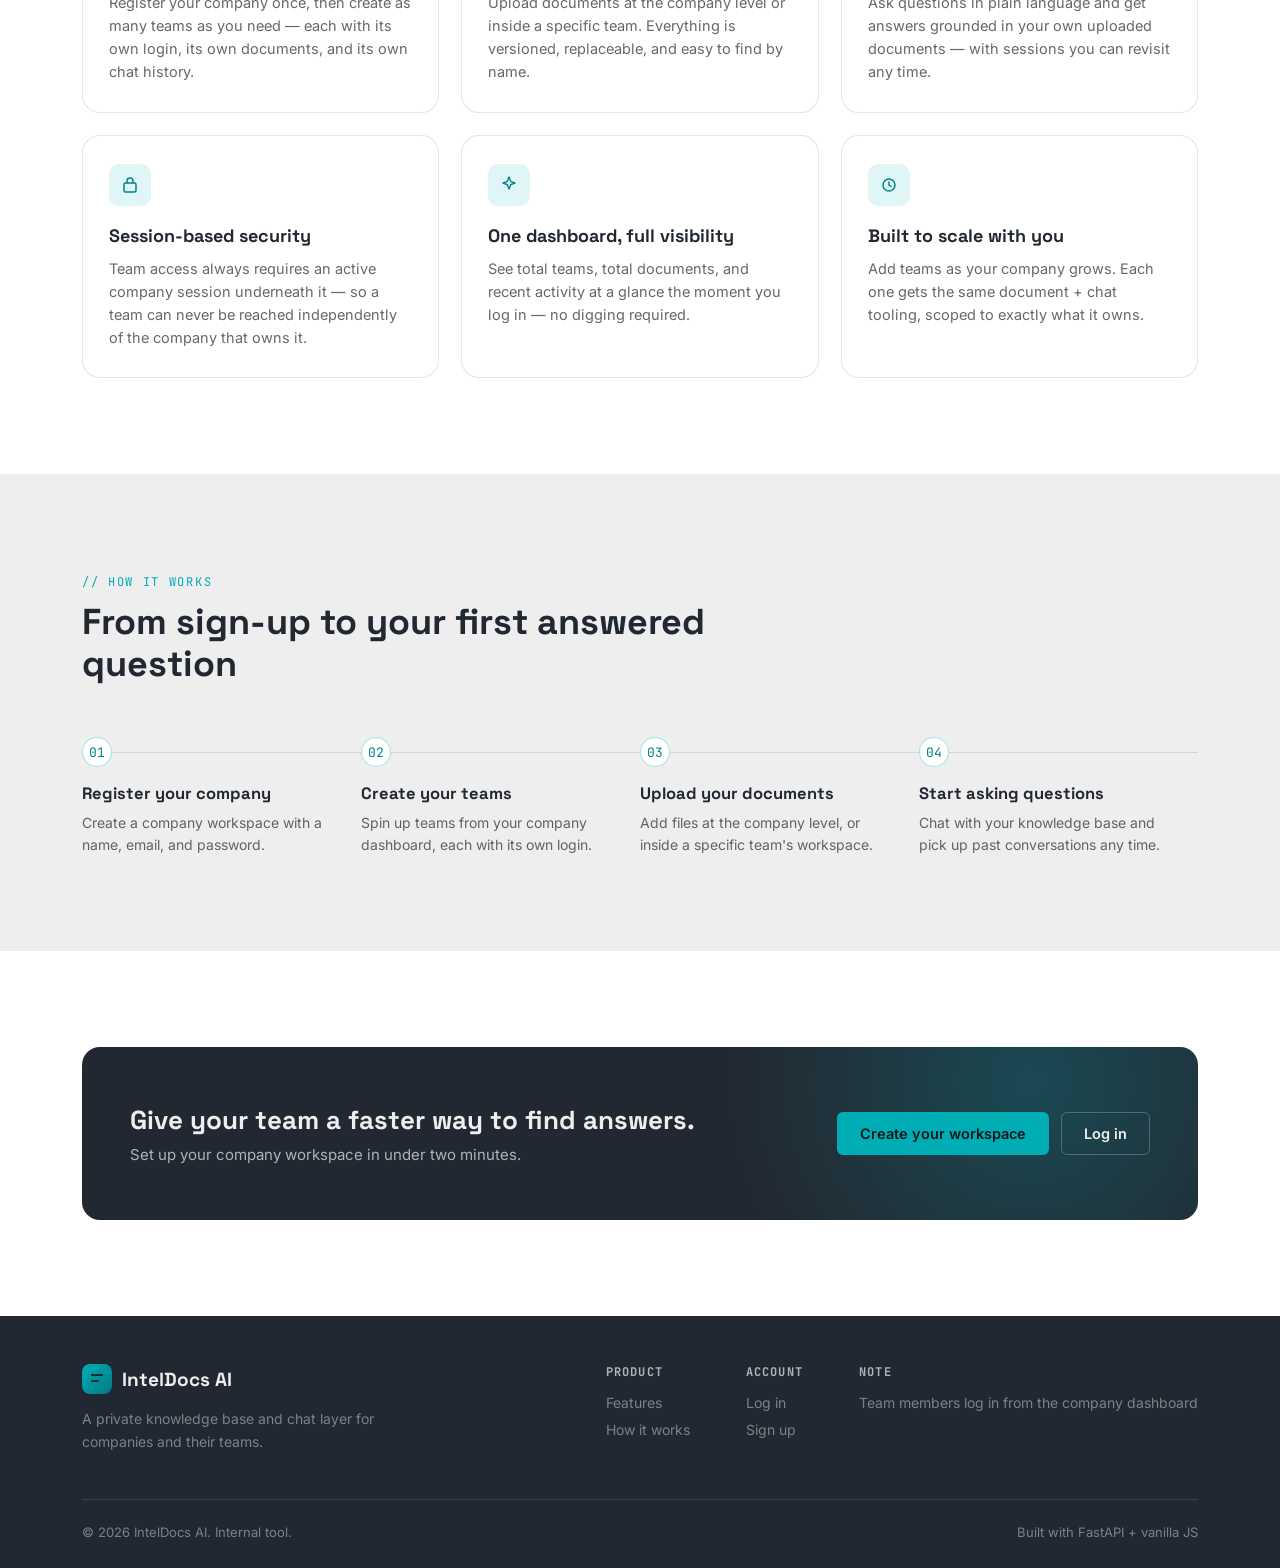
==== commit ea700aa9: "make the UI mobile responsive" ====
--- a/frontend/company-dashboard.html
+++ b/frontend/company-dashboard.html
@@ -7,6 +7,10 @@
 <link rel="stylesheet" href="css/style.css" />
 </head>
 <body>
+
+<button class="mobile-sidebar-toggle" id="mobileSidebarToggle" aria-label="Open menu">
+  <svg width="20" height="20" viewBox="0 0 20 20" fill="none"><path d="M3 5h14M3 10h14M3 15h14" stroke="currentColor" stroke-width="1.5" stroke-linecap="round"/></svg>
+</button>
 
 <div class="app-shell">
   <!-- ============ SIDEBAR ============ -->
--- a/frontend/css/style.css
+++ b/frontend/css/style.css
@@ -180,6 +180,23 @@
   align-items: center; justify-content: center;
 }
 
+.mobile-sidebar-toggle {
+  display: none;
+  position: fixed;
+  top: 18px;
+  left: 18px;
+  z-index: 600;
+  width: 44px;
+  height: 44px;
+  border: 1px solid rgba(255,255,255,0.14);
+  border-radius: 12px;
+  background: rgba(34,40,49,0.92);
+  color: var(--paper);
+  align-items: center;
+  justify-content: center;
+  box-shadow: var(--shadow-2);
+}
+
 /* =========================== Hero =========================== */
 
 .hero {
@@ -322,14 +339,16 @@
   gap: 40px;
   align-items: center;
 }
-.proof-images { display: grid; grid-template-columns: 1fr 1fr; gap: 14px; }
+.proof-images { display: block; }
 .proof-images img {
+  display: block;
+  width: 100%;
   border-radius: var(--radius-md);
-  height: 100%;
+  aspect-ratio: 3 / 1;
+  height: auto;
   object-fit: cover;
   box-shadow: var(--shadow-2);
 }
-.proof-images .tall { grid-row: span 2; height: 100%; }
 .proof-text .eyebrow { color: var(--signal-dim); }
 .proof-text h2 {
   font-family: var(--font-display);
@@ -775,18 +794,86 @@
   .steps::before { display: none; }
   .stat-grid { grid-template-columns: 1fr 1fr; }
   .chat-layout { grid-template-columns: 1fr; height: auto; }
-  .sidebar { position: fixed; left: -280px; z-index: 500; transition: left .25s var(--ease); box-shadow: var(--shadow-3); }
+  .sidebar {
+    position: fixed;
+    left: -82vw;
+    width: min(82vw, 300px);
+    z-index: 500;
+    transition: left .25s var(--ease);
+    box-shadow: var(--shadow-3);
+  }
   .sidebar.open { left: 0; }
+  .mobile-sidebar-toggle { display: flex; }
   .main { padding: 24px 20px 50px; }
+  .main-head,
+  .panel-head,
+  .cta-band,
+  .footer-top,
+  .footer-bottom {
+    flex-direction: column;
+    align-items: flex-start;
+  }
+  .panel-head,
+  .main-head {
+    gap: 14px;
+  }
+  .data-table {
+    display: block;
+    overflow-x: auto;
+    white-space: nowrap;
+  }
 }
 
 @media (max-width: 720px) {
-  .nav-links { display: none; }
+  .nav-inner { position: relative; }
+  .nav-links {
+    position: absolute;
+    top: calc(100% + 10px);
+    left: 16px;
+    right: 16px;
+    display: none;
+    flex-direction: column;
+    align-items: flex-start;
+    gap: 16px;
+    padding: 18px 20px;
+    background: rgba(34,40,49,0.96);
+    border: 1px solid var(--line);
+    border-radius: 14px;
+    box-shadow: var(--shadow-2);
+    z-index: 30;
+  }
+  .nav-links.mobile-open { display: flex; }
+  .nav-links a { font-size: 15px; }
   .nav-toggle { display: flex; }
   .feature-grid { grid-template-columns: 1fr; }
-  .cta-band { flex-direction: column; align-items: flex-start; text-align: left; }
+  .cta-band { text-align: left; }
+  .cta-band-actions { width: 100%; }
+  .cta-band-actions .btn { flex: 1; }
   .footer-top { flex-direction: column; }
   .footer-links { gap: 32px; }
   .footer-bottom { flex-direction: column; gap: 8px; }
   .stat-grid { grid-template-columns: 1fr; }
-}
+  .chat-input-row { flex-direction: column; }
+  .chat-input-row .btn { width: 100%; }
+  .chat-bubble { max-width: 92%; }
+  .modal { max-width: calc(100vw - 24px); padding: 28px 18px 22px; }
+  .form-foot { font-size: 12.5px; }
+}
+
+@media (max-width: 480px) {
+  .container { padding: 0 18px; }
+  .hero { padding-top: 88px; }
+  .hero-copy h1 { font-size: 32px; }
+  .hero-copy p { font-size: 15px; }
+  .hero-actions { flex-direction: column; }
+  .hero-actions .btn { width: 100%; }
+  .hero-meta { flex-direction: column; gap: 16px; }
+  .section { padding: 72px 0; }
+  .proof { padding: 48px 0; }
+  .cta-band { padding: 34px 22px; }
+  .panel { padding: 18px; }
+  .main { padding: 20px 16px 42px; }
+  .stat-card { padding: 18px; }
+  .stat-card .stat-value { font-size: 24px; }
+  .data-table th, .data-table td { padding-left: 10px; padding-right: 10px; }
+}
